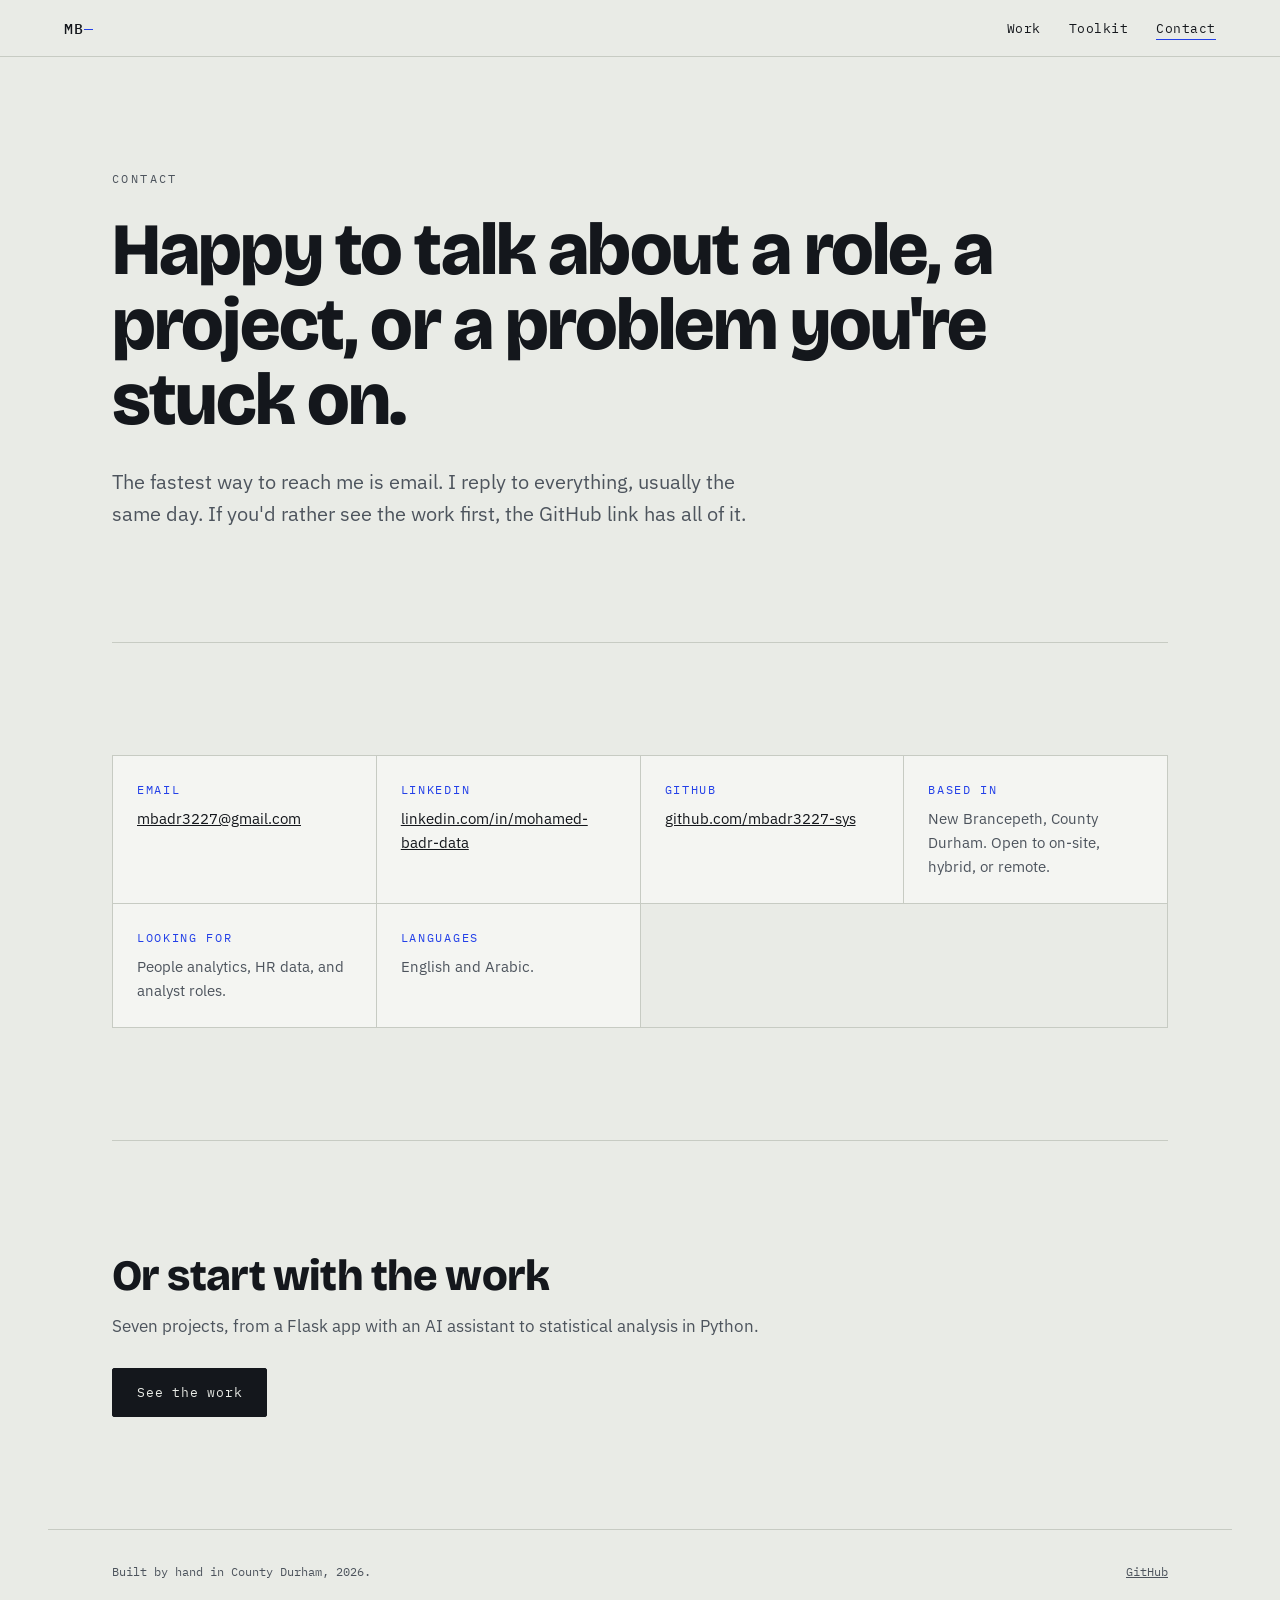
==== contact.html @ cf0f2df6 "Build personal portfolio site with project filter" ====
<!DOCTYPE html>
<html lang="en">
<head>
<meta charset="UTF-8">
<meta name="viewport" content="width=device-width, initial-scale=1.0">
<title>Contact — Mohamed Abdelrahman</title>
<meta name="description" content="Get in touch with Mohamed Abdelrahman — HR professional moving into people analytics, based in County Durham.">
<link rel="preconnect" href="https://fonts.googleapis.com">
<link rel="preconnect" href="https://fonts.gstatic.com" crossorigin>
<link href="https://fonts.googleapis.com/css2?family=Bricolage+Grotesque:opsz,wght@12..96,400;12..96,600;12..96,800&family=IBM+Plex+Mono:wght@400;500&family=IBM+Plex+Sans:wght@400;500&display=swap" rel="stylesheet">
<link rel="stylesheet" href="styles.css">
</head>
<body>

<a class="skip" href="#main">Skip to content</a>

<nav class="topbar">
  <a class="mark" href="index.html">MB<span>—</span></a>
  <button class="menu-toggle" id="menuToggle" aria-expanded="false" aria-controls="navLinks">Menu</button>
  <ul class="nav-links" id="navLinks">
    <li><a href="index.html#work">Work</a></li>
    <li><a href="index.html#toolkit">Toolkit</a></li>
    <li><a href="contact.html" aria-current="page">Contact</a></li>
  </ul>
</nav>

<main id="main">

  <section class="intro">
    <p class="eyebrow">Contact</p>
    <h1>Happy to talk about a role, a project, or a problem you're stuck on.</h1>
        <p class="lede">
      The fastest way to reach me is email. I reply to everything, usually the same day.
      If you'd rather see the work first, the GitHub link has all of it.
    </p>
  </section>

  <section class="contact">
       <dl class="kit">
      <div class="kit-item">
        <dt>Email</dt>
        <dd><a href="mailto:mbadr3227@gmail.com">mbadr3227@gmail.com</a></dd>
      </div>
      <div class="kit-item">
        <dt>LinkedIn</dt>
        <dd><a href="https://www.linkedin.com/in/mohamed-badr-data">linkedin.com/in/mohamed-badr-data</a></dd>
      </div>
      <div class="kit-item">
        <dt>GitHub</dt>
        <dd><a href="https://github.com/mbadr3227-sys">github.com/mbadr3227-sys</a></dd>
      </div>
      <div class="kit-item">
        <dt>Based in</dt>
        <dd>New Brancepeth, County Durham. Open to on-site, hybrid, or remote.</dd>
      </div>
      <div class="kit-item">
        <dt>Looking for</dt>
        <dd>People analytics, HR data, and analyst roles.</dd>
      </div>
      <div class="kit-item">
        <dt>Languages</dt>
        <dd>English and Arabic.</dd>
      </div>
    </dl>
  </section>

  <section class="closer">
        <h2>Or start with the work</h2>
    <p>Seven projects, from a Flask app with an AI assistant to statistical analysis in Python.</p>
    <a class="btn" href="index.html#work">See the work</a>
  </section>

</main>

<footer class="foot">
    <p>Built by hand in County Durham, 2026.</p>
  <p><a href="https://github.com/mbadr3227-sys">GitHub</a></p>
</footer>

<script src="script.js"></script>
</body>
</html>
---- styles.css ----
/* ---------- tokens ---------- */
:root {
  --ink: #14171c;
  --ink-soft: #4d545d;
  --paper: #e9ebe6;
  --card: #f4f5f2;
  --rule: #c7cbc3;
  --signal: #2340e8;
  --ochre: #b5822a;

  --display: "Bricolage Grotesque", "Trebuchet MS", sans-serif;
  --body: "IBM Plex Sans", system-ui, sans-serif;
  --mono: "IBM Plex Mono", ui-monospace, monospace;

  --wrap: 74rem;
  --gutter: clamp(1.25rem, 5vw, 4rem);
}

/* ---------- reset ---------- */
*, *::before, *::after { box-sizing: border-box; }
html { scroll-behavior: smooth; }
body {
  margin: 0;
  background: var(--paper);
  color: var(--ink);
  font-family: var(--body);
  font-size: clamp(1rem, 0.96rem + 0.2vw, 1.0625rem);
  line-height: 1.6;
  -webkit-font-smoothing: antialiased;
}
img { max-width: 100%; display: block; }
a { color: inherit; }

:focus-visible {
  outline: 2px solid var(--signal);
  outline-offset: 3px;
}

.skip {
  position: absolute;
  left: -9999px;
}
.skip:focus {
  left: var(--gutter);
  top: 0.75rem;
  z-index: 50;
  background: var(--ink);
  color: var(--paper);
  padding: 0.5rem 0.9rem;
  text-decoration: none;
}

/* ---------- nav ---------- */
.topbar {
position: relative;
  z-index: 40;
  display: flex;
  align-items: center;
  justify-content: space-between;
  gap: 1rem;
  padding: 1rem var(--gutter);
  background: var(--paper);
  border-bottom: 1px solid var(--rule);
}

.mark {
  font-family: var(--mono);
  font-weight: 500;
  letter-spacing: 0.08em;
  text-decoration: none;
  font-size: 0.95rem;
}
.mark span { color: var(--signal); }

.nav-links {
  display: flex;
  gap: 1.75rem;
  list-style: none;
  margin: 0;
  padding: 0;
  font-family: var(--mono);
  font-size: 0.82rem;
  letter-spacing: 0.04em;
}
.nav-links a {
  text-decoration: none;
  padding-bottom: 2px;
  border-bottom: 1px solid transparent;
}
.nav-links a:hover,
.nav-links a[aria-current="page"] { border-bottom-color: var(--signal); }

.menu-toggle {
  display: none;
  font-family: var(--mono);
  font-size: 0.82rem;
  letter-spacing: 0.04em;
  background: none;
  border: 1px solid var(--rule);
  border-radius: 2px;
  padding: 0.35rem 0.7rem;
  color: inherit;
  cursor: pointer;
}

/* ---------- side rail ---------- */
.rail {
  display: none;
  position: fixed;
  left: 1.4rem;
  top: 50%;
  transform: translateY(-50%);
  z-index: 30;
  flex-direction: column;
  gap: 1.6rem;
}
.rail-item {
  font-family: var(--mono);
  font-size: 0.7rem;
  letter-spacing: 0.22em;
  text-transform: uppercase;
  color: var(--ink-soft);
  writing-mode: vertical-rl;
  opacity: 0.45;
  transition: opacity 0.25s ease, color 0.25s ease;
}
.rail-item.is-live {
  opacity: 1;
  color: var(--signal);
}

@media (min-width: 1180px) {
  .rail { display: flex; }
}

/* ---------- layout ---------- */
main {
  max-width: var(--wrap);
  margin: 0 auto;
  padding: 0 var(--gutter);
}

section {
  padding-block: clamp(3.5rem, 9vw, 7rem);
  border-bottom: 1px solid var(--rule);
}
section:last-of-type { border-bottom: 0; }

/* ---------- intro ---------- */
.eyebrow {
  font-family: var(--mono);
  font-size: 0.75rem;
  letter-spacing: 0.2em;
  text-transform: uppercase;
  color: var(--ink-soft);
  margin: 0 0 1.5rem;
}

.intro h1 {
  font-family: var(--display);
  font-weight: 800;
  font-size: clamp(2.2rem, 1.1rem + 5vw, 4.6rem);
  line-height: 1.02;
  letter-spacing: -0.025em;
  margin: 0 0 1.75rem;
  max-width: 20ch;
}
.intro h1 em {
  font-style: normal;
  color: var(--signal);
}

.lede {
  max-width: 56ch;
  font-size: clamp(1.05rem, 1rem + 0.35vw, 1.25rem);
  color: var(--ink-soft);
  margin: 0;
}

.intro-actions {
  display: flex;
  flex-wrap: wrap;
  gap: 0.9rem;
  margin-top: 2.25rem;
}

.btn {
  display: inline-block;
  font-family: var(--mono);
  font-size: 0.82rem;
  letter-spacing: 0.06em;
  text-decoration: none;
  padding: 0.8rem 1.5rem;
  background: var(--ink);
  color: var(--paper);
  border: 1px solid var(--ink);
  border-radius: 2px;
  transition: background 0.2s ease, color 0.2s ease;
}
.btn:hover { background: var(--signal); border-color: var(--signal); }

.btn-quiet {
  background: transparent;
  color: var(--ink);
  border-color: var(--rule);
}
.btn-quiet:hover { background: var(--ink); color: var(--paper); border-color: var(--ink); }

/* ---------- section headers ---------- */
.sec-head { margin-bottom: 2.25rem; }
.sec-head h2 {
  font-family: var(--display);
  font-weight: 600;
  font-size: clamp(1.5rem, 1.2rem + 1.4vw, 2.2rem);
  letter-spacing: -0.015em;
  margin: 0 0 0.4rem;
}
.sec-note {
  margin: 0;
  color: var(--ink-soft);
  font-size: 0.95rem;
}

/* ---------- filters ---------- */
.filters {
  display: flex;
  flex-wrap: wrap;
  align-items: center;
  gap: 0.5rem;
  padding-bottom: 1.1rem;
  border-bottom: 1px solid var(--rule);
}

.chip {
  font-family: var(--mono);
  font-size: 0.78rem;
  letter-spacing: 0.05em;
  padding: 0.42rem 0.95rem;
  background: transparent;
  color: var(--ink-soft);
  border: 1px solid var(--rule);
  border-radius: 2px;
  cursor: pointer;
  transition: background 0.18s ease, color 0.18s ease, border-color 0.18s ease;
}
.chip:hover { border-color: var(--ink); color: var(--ink); }
.chip.is-on {
  background: var(--ink);
  border-color: var(--ink);
  color: var(--paper);
}

.count {
  margin: 0 0 0 auto;
  font-family: var(--mono);
  font-size: 0.75rem;
  letter-spacing: 0.08em;
  color: var(--ink-soft);
}

/* ---------- project table ---------- */
.table {
  list-style: none;
  margin: 0;
  padding: 0;
  counter-reset: proj;
}

.row {
  display: grid;
  grid-template-columns: minmax(0, 1fr) 13rem 5.5rem;
  gap: 1.5rem;
  align-items: start;
  padding: 1.9rem 0;
  border-bottom: 1px solid var(--rule);
}
.row.is-out { display: none; }

.row-name h3 {
  font-family: var(--display);
  font-weight: 600;
  font-size: 1.35rem;
  letter-spacing: -0.01em;
  margin: 0 0 0.45rem;
}
.row-name h3::before {
  counter-increment: proj;
  content: counter(proj, decimal-leading-zero);
  font-family: var(--mono);
  font-size: 0.7rem;
  font-weight: 400;
  letter-spacing: 0.1em;
  color: var(--ochre);
  margin-right: 0.85rem;
  vertical-align: 0.35em;
}
.row-name p {
  margin: 0;
  max-width: 52ch;
  color: var(--ink-soft);
  font-size: 0.95rem;
}

.row-stack {
  margin: 0.35rem 0 0;
  font-family: var(--mono);
  font-size: 0.76rem;
  line-height: 1.7;
  color: var(--ink-soft);
}

.row-tag {
  margin: 0.35rem 0 0;
  justify-self: end;
  font-family: var(--mono);
  font-size: 0.7rem;
  letter-spacing: 0.12em;
  text-transform: uppercase;
  padding: 0.25rem 0.6rem;
  border: 1px solid var(--rule);
  border-radius: 2px;
  color: var(--ink-soft);
  white-space: nowrap;
}

.empty {
  margin: 2rem 0 0;
  font-family: var(--mono);
  font-size: 0.85rem;
  color: var(--ink-soft);
}

/* ---------- toolkit / contact list ---------- */
.kit {
  display: grid;
  grid-template-columns: repeat(auto-fit, minmax(15rem, 1fr));
  gap: 1px;
  margin: 0;
  border: 1px solid var(--rule);
}
.kit-item {
  background: var(--card);
  padding: 1.5rem;
  box-shadow: 0 0 0 1px var(--rule);
}
.kit-item dt {
  font-family: var(--mono);
  font-size: 0.75rem;
  letter-spacing: 0.14em;
  text-transform: uppercase;
  color: var(--signal);
  margin-bottom: 0.5rem;
}
.kit-item dd {
  margin: 0;
  font-size: 0.94rem;
  color: var(--ink-soft);
}
.kit-item dd a { color: var(--ink); }

/* ---------- closer ---------- */
.closer h2 {
  font-family: var(--display);
  font-weight: 800;
  font-size: clamp(1.6rem, 1.1rem + 2.2vw, 2.7rem);
  line-height: 1.1;
  letter-spacing: -0.02em;
  margin: 0 0 0.75rem;
  max-width: 22ch;
}
.closer p {
  margin: 0 0 1.75rem;
  color: var(--ink-soft);
}

/* ---------- footer ---------- */
.foot {
  display: flex;
  flex-wrap: wrap;
  justify-content: space-between;
  gap: 0.75rem;
  max-width: var(--wrap);
  margin: 0 auto;
  padding: 2rem var(--gutter) 3rem;
  border-top: 1px solid var(--rule);
  font-family: var(--mono);
  font-size: 0.78rem;
  color: var(--ink-soft);
}
.foot p { margin: 0; }

/* ---------- responsive ---------- */
@media (max-width: 46rem) {
  .menu-toggle { display: block; }

  .nav-links {
    display: none;
    position: absolute;
    top: 100%;
    left: 0;
    right: 0;
    flex-direction: column;
    gap: 0;
    background: var(--paper);
    border-bottom: 1px solid var(--rule);
    padding: 0.5rem var(--gutter) 1rem;
  }
  .nav-links.is-open { display: flex; }
  .nav-links li { padding: 0.55rem 0; }

  .row {
    grid-template-columns: 1fr;
    gap: 0.75rem;
  }
  .row-tag { justify-self: start; }

  .count { margin-left: 0; width: 100%; }
}

@media (prefers-reduced-motion: reduce) {
  html { scroll-behavior: auto; }
  *, *::before, *::after {
    animation-duration: 0.01ms !important;
    transition-duration: 0.01ms !important;
  }
}
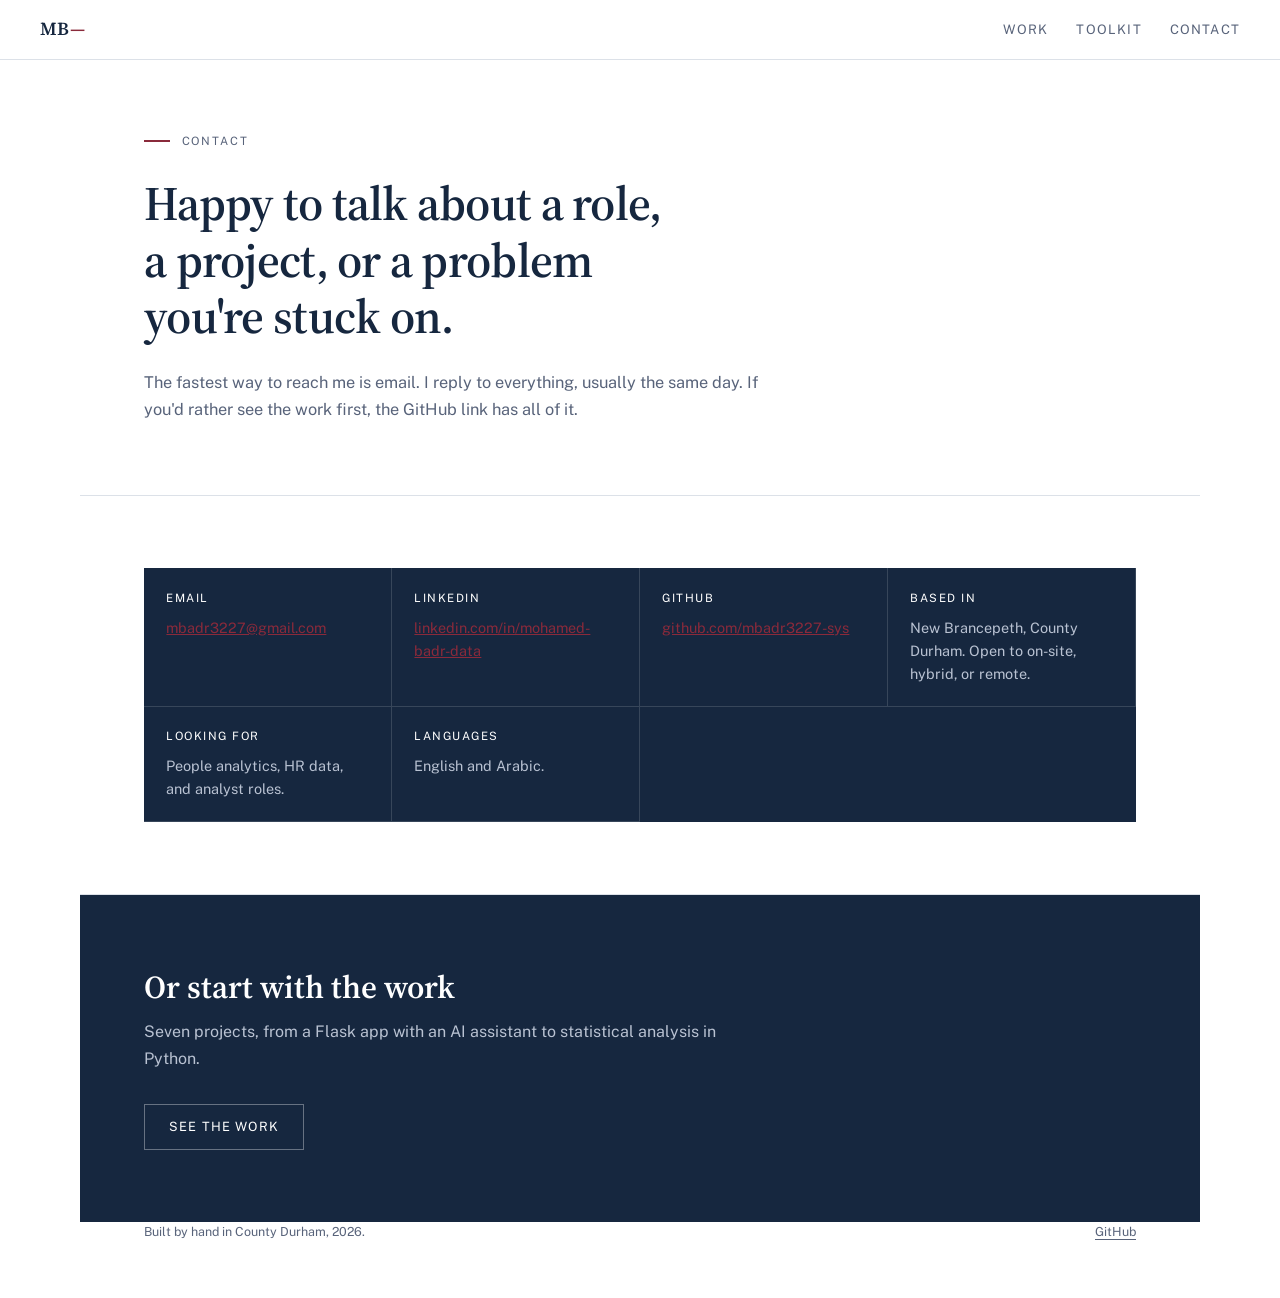
==== commit a0700011: "Redesign: formal type, navy accents, repo links under titles" ====
--- a/contact.html
+++ b/contact.html
@@ -7,7 +7,7 @@
 <meta name="description" content="Get in touch with Mohamed Abdelrahman — HR professional moving into people analytics, based in County Durham.">
 <link rel="preconnect" href="https://fonts.googleapis.com">
 <link rel="preconnect" href="https://fonts.gstatic.com" crossorigin>
-<link href="https://fonts.googleapis.com/css2?family=Bricolage+Grotesque:opsz,wght@12..96,400;12..96,600;12..96,800&family=IBM+Plex+Mono:wght@400;500&family=IBM+Plex+Sans:wght@400;500&display=swap" rel="stylesheet">
+<link href="https://fonts.googleapis.com/css2?family=Public+Sans:ital,wght@0,400;0,500;0,600;1,400&family=Source+Serif+4:ital,opsz,wght@0,8..60,400;0,8..60,600;1,8..60,400&display=swap" rel="stylesheet">
 <link rel="stylesheet" href="styles.css">
 </head>
 <body>
--- a/styles.css
+++ b/styles.css
@@ -1,19 +1,18 @@
 /* ---------- tokens ---------- */
 :root {
-  --ink: #14171c;
-  --ink-soft: #4d545d;
-  --paper: #e9ebe6;
-  --card: #f4f5f2;
-  --rule: #c7cbc3;
-  --signal: #2340e8;
-  --ochre: #b5822a;
-
-  --display: "Bricolage Grotesque", "Trebuchet MS", sans-serif;
-  --body: "IBM Plex Sans", system-ui, sans-serif;
-  --mono: "IBM Plex Mono", ui-monospace, monospace;
-
-  --wrap: 74rem;
-  --gutter: clamp(1.25rem, 5vw, 4rem);
+  --navy: #16273f;
+  --slate: #58637a;
+  --paper: #ffffff;
+  --field: #edeff2;
+  --tint: #f5f7fa;
+  --rule: #dce1e8;
+  --burgundy: #8a2a3b;
+
+  --display: "Source Serif 4", Georgia, "Times New Roman", serif;
+  --body: "Public Sans", system-ui, -apple-system, sans-serif;
+
+  --sheet: 70rem;
+  --pad: clamp(1.5rem, 5vw, 4.5rem);
 }
 
 /* ---------- reset ---------- */
@@ -22,55 +21,66 @@
 body {
   margin: 0;
   background: var(--paper);
-  color: var(--ink);
+  color: var(--navy);
   font-family: var(--body);
-  font-size: clamp(1rem, 0.96rem + 0.2vw, 1.0625rem);
-  line-height: 1.6;
+  font-size: 1rem;
+  line-height: 1.65;
   -webkit-font-smoothing: antialiased;
 }
 img { max-width: 100%; display: block; }
 a { color: inherit; }
 
 :focus-visible {
-  outline: 2px solid var(--signal);
+  outline: 2px solid var(--burgundy);
   outline-offset: 3px;
 }
 
-.skip {
-  position: absolute;
-  left: -9999px;
-}
+.skip { position: absolute; left: -9999px; }
 .skip:focus {
-  left: var(--gutter);
-  top: 0.75rem;
+  left: 1rem;
+  top: 1rem;
   z-index: 50;
-  background: var(--ink);
+  background: var(--navy);
   color: var(--paper);
-  padding: 0.5rem 0.9rem;
+  padding: 0.6rem 1rem;
   text-decoration: none;
 }
 
-/* ---------- nav ---------- */
+/* ---------- top bar ---------- */
 .topbar {
-position: relative;
-  z-index: 40;
+  position: sticky;
+  top: 0;
+  z-index: 30;
   display: flex;
   align-items: center;
   justify-content: space-between;
   gap: 1rem;
-  padding: 1rem var(--gutter);
+  padding: 0.9rem clamp(1rem, 4vw, 2.5rem);
   background: var(--paper);
   border-bottom: 1px solid var(--rule);
 }
 
 .mark {
-  font-family: var(--mono);
-  font-weight: 500;
-  letter-spacing: 0.08em;
+  font-family: var(--display);
+  font-weight: 600;
+  font-size: 1.15rem;
+  letter-spacing: 0.02em;
   text-decoration: none;
-  font-size: 0.95rem;
-}
-.mark span { color: var(--signal); }
+}
+.mark span { color: var(--burgundy); }
+
+.menu-toggle {
+  display: none;
+  font-family: var(--body);
+  font-size: 0.78rem;
+  letter-spacing: 0.09em;
+  text-transform: uppercase;
+  color: var(--navy);
+  background: none;
+  border: 1px solid var(--rule);
+  padding: 0.35rem 0.8rem;
+  cursor: pointer;
+}
 
 .nav-links {
   display: flex;
@@ -78,148 +88,127 @@
   list-style: none;
   margin: 0;
   padding: 0;
-  font-family: var(--mono);
+}
+.nav-links a {
   font-size: 0.82rem;
-  letter-spacing: 0.04em;
-}
-.nav-links a {
+  letter-spacing: 0.09em;
+  text-transform: uppercase;
   text-decoration: none;
+  color: var(--slate);
   padding-bottom: 2px;
   border-bottom: 1px solid transparent;
 }
-.nav-links a:hover,
-.nav-links a[aria-current="page"] { border-bottom-color: var(--signal); }
-
-.menu-toggle {
-  display: none;
-  font-family: var(--mono);
-  font-size: 0.82rem;
-  letter-spacing: 0.04em;
-  background: none;
-  border: 1px solid var(--rule);
-  border-radius: 2px;
-  padding: 0.35rem 0.7rem;
-  color: inherit;
-  cursor: pointer;
+.nav-links a:hover {
+  color: var(--navy);
+  border-bottom-color: var(--burgundy);
 }
 
 /* ---------- side rail ---------- */
 .rail {
-  display: none;
   position: fixed;
-  left: 1.4rem;
+  left: 1.25rem;
   top: 50%;
   transform: translateY(-50%);
-  z-index: 30;
+  display: none;
   flex-direction: column;
-  gap: 1.6rem;
+  gap: 0.9rem;
+  z-index: 20;
 }
 .rail-item {
-  font-family: var(--mono);
-  font-size: 0.7rem;
-  letter-spacing: 0.22em;
-  text-transform: uppercase;
-  color: var(--ink-soft);
-  writing-mode: vertical-rl;
-  opacity: 0.45;
-  transition: opacity 0.25s ease, color 0.25s ease;
-}
-.rail-item.is-live {
-  opacity: 1;
-  color: var(--signal);
-}
-
-@media (min-width: 1180px) {
-  .rail { display: flex; }
-}
-
-/* ---------- layout ---------- */
-main {
-  max-width: var(--wrap);
+  font-size: 0.66rem;
+  letter-spacing: 0.14em;
+  text-transform: uppercase;
+  color: var(--slate);
+  opacity: 0.5;
+  transition: opacity 0.2s ease, color 0.2s ease;
+}
+.rail-item.is-live { opacity: 1; color: var(--burgundy); }
+@media (min-width: 1500px) { .rail { display: flex; } }
+
+/* ---------- the sheet ---------- */
+#main {
+  max-width: var(--sheet);
   margin: 0 auto;
-  padding: 0 var(--gutter);
-}
-
-section {
-  padding-block: clamp(3.5rem, 9vw, 7rem);
+}
+#main > section {
+  padding: clamp(2.5rem, 6vw, 4.5rem) var(--pad);
   border-bottom: 1px solid var(--rule);
 }
-section:last-of-type { border-bottom: 0; }
+#main > section:last-child { border-bottom: 0; }
 
 /* ---------- intro ---------- */
 .eyebrow {
-  font-family: var(--mono);
-  font-size: 0.75rem;
-  letter-spacing: 0.2em;
-  text-transform: uppercase;
-  color: var(--ink-soft);
   margin: 0 0 1.5rem;
+  font-size: 0.72rem;
+  letter-spacing: 0.16em;
+  text-transform: uppercase;
+  color: var(--slate);
+}
+.eyebrow::before {
+  content: "";
+  display: inline-block;
+  width: 1.6rem;
+  height: 2px;
+  background: var(--burgundy);
+  vertical-align: 0.25em;
+  margin-right: 0.75rem;
 }
 
 .intro h1 {
   font-family: var(--display);
-  font-weight: 800;
-  font-size: clamp(2.2rem, 1.1rem + 5vw, 4.6rem);
-  line-height: 1.02;
-  letter-spacing: -0.025em;
-  margin: 0 0 1.75rem;
-  max-width: 20ch;
-}
-.intro h1 em {
-  font-style: normal;
-  color: var(--signal);
-}
+  font-weight: 600;
+  font-size: clamp(1.9rem, 1.2rem + 2.4vw, 3rem);
+  line-height: 1.18;
+  letter-spacing: -0.015em;
+  margin: 0 0 1.5rem;
+  max-width: 22ch;
+}
+.intro h1 em { font-style: italic; color: var(--burgundy); }
 
 .lede {
-  max-width: 56ch;
-  font-size: clamp(1.05rem, 1rem + 0.35vw, 1.25rem);
-  color: var(--ink-soft);
   margin: 0;
+  max-width: 62ch;
+  color: var(--slate);
+  font-size: 1.02rem;
 }
 
 .intro-actions {
   display: flex;
   flex-wrap: wrap;
-  gap: 0.9rem;
+  gap: 0.75rem;
   margin-top: 2.25rem;
 }
 
 .btn {
   display: inline-block;
-  font-family: var(--mono);
-  font-size: 0.82rem;
-  letter-spacing: 0.06em;
+  padding: 0.7rem 1.5rem;
+  font-size: 0.8rem;
+  letter-spacing: 0.09em;
+  text-transform: uppercase;
   text-decoration: none;
-  padding: 0.8rem 1.5rem;
-  background: var(--ink);
+  background: var(--navy);
   color: var(--paper);
-  border: 1px solid var(--ink);
-  border-radius: 2px;
-  transition: background 0.2s ease, color 0.2s ease;
-}
-.btn:hover { background: var(--signal); border-color: var(--signal); }
-
+  border: 1px solid var(--navy);
+  transition: background-color 0.15s ease, border-color 0.15s ease;
+}
+.btn:hover { background: var(--burgundy); border-color: var(--burgundy); }
 .btn-quiet {
   background: transparent;
-  color: var(--ink);
+  color: var(--navy);
   border-color: var(--rule);
 }
-.btn-quiet:hover { background: var(--ink); color: var(--paper); border-color: var(--ink); }
-
-/* ---------- section headers ---------- */
-.sec-head { margin-bottom: 2.25rem; }
+.btn-quiet:hover { background: var(--tint); color: var(--navy); border-color: var(--navy); }
+
+/* ---------- section headings ---------- */
+.sec-head { margin-bottom: 2rem; }
 .sec-head h2 {
   font-family: var(--display);
   font-weight: 600;
-  font-size: clamp(1.5rem, 1.2rem + 1.4vw, 2.2rem);
-  letter-spacing: -0.015em;
+  font-size: 1.55rem;
+  letter-spacing: -0.01em;
   margin: 0 0 0.4rem;
 }
-.sec-note {
-  margin: 0;
-  color: var(--ink-soft);
-  font-size: 0.95rem;
-}
+.sec-note { margin: 0; color: var(--slate); font-size: 0.92rem; }
 
 /* ---------- filters ---------- */
 .filters {
@@ -228,199 +217,222 @@
   align-items: center;
   gap: 0.5rem;
   padding-bottom: 1.1rem;
-  border-bottom: 1px solid var(--rule);
-}
-
+  border-bottom: 2px solid var(--navy);
+}
 .chip {
-  font-family: var(--mono);
-  font-size: 0.78rem;
-  letter-spacing: 0.05em;
-  padding: 0.42rem 0.95rem;
+  font-family: var(--body);
+  font-size: 0.74rem;
+  letter-spacing: 0.1em;
+  text-transform: uppercase;
+  color: var(--slate);
   background: transparent;
-  color: var(--ink-soft);
   border: 1px solid var(--rule);
-  border-radius: 2px;
+  padding: 0.4rem 0.9rem;
   cursor: pointer;
-  transition: background 0.18s ease, color 0.18s ease, border-color 0.18s ease;
-}
-.chip:hover { border-color: var(--ink); color: var(--ink); }
-.chip.is-on {
-  background: var(--ink);
-  border-color: var(--ink);
-  color: var(--paper);
-}
-
+  transition: color 0.15s ease, border-color 0.15s ease, background-color 0.15s ease;
+}
+.chip:hover { color: var(--navy); border-color: var(--slate); }
+.chip.is-on { background: var(--navy); border-color: var(--navy); color: var(--paper); }
 .count {
   margin: 0 0 0 auto;
-  font-family: var(--mono);
-  font-size: 0.75rem;
+  font-size: 0.74rem;
   letter-spacing: 0.08em;
-  color: var(--ink-soft);
-}
-
-/* ---------- project table ---------- */
-.table {
-  list-style: none;
-  margin: 0;
-  padding: 0;
-  counter-reset: proj;
-}
+  text-transform: uppercase;
+  color: var(--slate);
+}
+
+/* ---------- work list ---------- */
+.table { list-style: none; margin: 0; padding: 0; }
 
 .row {
+  position: relative;
   display: grid;
-  grid-template-columns: minmax(0, 1fr) 13rem 5.5rem;
+  grid-template-columns: minmax(0, 1fr) 12rem 5.5rem;
   gap: 1.5rem;
   align-items: start;
-  padding: 1.9rem 0;
+  padding: 1.6rem 1rem 1.6rem 1.1rem;
   border-bottom: 1px solid var(--rule);
+  transition: background-color 0.15s ease;
 }
 .row.is-out { display: none; }
+
+.row::before {
+  content: "";
+  position: absolute;
+  left: 0;
+  top: -1px;
+  bottom: -1px;
+  width: 2px;
+  background: var(--burgundy);
+  opacity: 0;
+  transition: opacity 0.15s ease;
+}
+.row:has(.row-repo):hover { background: var(--tint); }
+.row:has(.row-repo):hover::before { opacity: 1; }
 
 .row-name h3 {
   font-family: var(--display);
   font-weight: 600;
-  font-size: 1.35rem;
-  letter-spacing: -0.01em;
-  margin: 0 0 0.45rem;
-}
-.row-name h3::before {
-  counter-increment: proj;
-  content: counter(proj, decimal-leading-zero);
-  font-family: var(--mono);
-  font-size: 0.7rem;
-  font-weight: 400;
-  letter-spacing: 0.1em;
-  color: var(--ochre);
-  margin-right: 0.85rem;
-  vertical-align: 0.35em;
-}
+  font-size: 1.2rem;
+  letter-spacing: -0.005em;
+  margin: 0 0 0.15rem;
+}
+
+.row-repo {
+  margin: 0 0 0.5rem;
+  font-size: 0.74rem;
+  color: var(--slate);
+  transition: color 0.15s ease;
+}
+.row-repo a { text-decoration: none; }
+.row-repo a::after {
+  content: "";
+  position: absolute;
+  inset: 0;
+}
+.row-repo::after {
+  content: "\2197";
+  margin-left: 0.4rem;
+  opacity: 0;
+  transition: opacity 0.15s ease;
+}
+.row:hover .row-repo { color: var(--burgundy); }
+.row:hover .row-repo::after { opacity: 1; }
+
 .row-name p {
   margin: 0;
-  max-width: 52ch;
-  color: var(--ink-soft);
-  font-size: 0.95rem;
+  max-width: 56ch;
+  color: var(--slate);
+  font-size: 0.93rem;
 }
 
 .row-stack {
-  margin: 0.35rem 0 0;
-  font-family: var(--mono);
+  margin: 0.2rem 0 0;
   font-size: 0.76rem;
-  line-height: 1.7;
-  color: var(--ink-soft);
+  line-height: 1.65;
+  color: var(--slate);
 }
 
 .row-tag {
-  margin: 0.35rem 0 0;
+  margin: 0.2rem 0 0;
   justify-self: end;
-  font-family: var(--mono);
-  font-size: 0.7rem;
+  font-size: 0.66rem;
   letter-spacing: 0.12em;
   text-transform: uppercase;
-  padding: 0.25rem 0.6rem;
+  color: var(--slate);
   border: 1px solid var(--rule);
-  border-radius: 2px;
-  color: var(--ink-soft);
+  padding: 0.2rem 0.55rem;
   white-space: nowrap;
 }
 
-.empty {
-  margin: 2rem 0 0;
-  font-family: var(--mono);
-  font-size: 0.85rem;
-  color: var(--ink-soft);
-}
-
-/* ---------- toolkit / contact list ---------- */
+.row-links {
+  grid-column: 1 / -1;
+  margin: 0.6rem 0 0;
+  font-size: 0.82rem;
+}
+.row-links a {
+  position: relative;
+  z-index: 1;
+  color: var(--burgundy);
+  text-underline-offset: 0.25em;
+}
+
+.empty { margin: 2rem 0 0; color: var(--slate); font-size: 0.92rem; }
+
+/* ---------- toolkit ---------- */
 .kit {
   display: grid;
   grid-template-columns: repeat(auto-fit, minmax(15rem, 1fr));
-  gap: 1px;
   margin: 0;
-  border: 1px solid var(--rule);
+  background: var(--navy);
 }
 .kit-item {
-  background: var(--card);
-  padding: 1.5rem;
-  box-shadow: 0 0 0 1px var(--rule);
+  padding: 1.3rem 1.4rem;
+  border-right: 1px solid rgba(255, 255, 255, 0.14);
+  border-bottom: 1px solid rgba(255, 255, 255, 0.14);
 }
 .kit-item dt {
-  font-family: var(--mono);
-  font-size: 0.75rem;
-  letter-spacing: 0.14em;
-  text-transform: uppercase;
-  color: var(--signal);
+  font-size: 0.72rem;
+  letter-spacing: 0.13em;
+  text-transform: uppercase;
+  color: var(--paper);
   margin-bottom: 0.5rem;
 }
-.kit-item dd {
-  margin: 0;
-  font-size: 0.94rem;
-  color: var(--ink-soft);
-}
-.kit-item dd a { color: var(--ink); }
+.kit-item dd { margin: 0; color: #b9c2d2; font-size: 0.9rem; line-height: 1.6; }
 
 /* ---------- closer ---------- */
+.closer {
+  background: var(--navy);
+  color: var(--paper);
+}
+.closer p { color: #b9c2d2; }
+.closer .btn {
+  background: transparent;
+  color: var(--paper);
+  border-color: rgba(255, 255, 255, 0.35);
+}
+.closer .btn:hover {
+  background: var(--paper);
+  color: var(--navy);
+  border-color: var(--paper);
+}
 .closer h2 {
   font-family: var(--display);
-  font-weight: 800;
-  font-size: clamp(1.6rem, 1.1rem + 2.2vw, 2.7rem);
-  line-height: 1.1;
-  letter-spacing: -0.02em;
+  font-weight: 600;
+  font-size: clamp(1.5rem, 1.1rem + 1.4vw, 2rem);
+  line-height: 1.25;
   margin: 0 0 0.75rem;
-  max-width: 22ch;
-}
-.closer p {
-  margin: 0 0 1.75rem;
-  color: var(--ink-soft);
-}
+  max-width: 20ch;
+}
+.closer p { margin: 0 0 2rem; max-width: 58ch; }
+
+/* ---------- contact page ---------- */
+.contact a { color: var(--burgundy); }
 
 /* ---------- footer ---------- */
 .foot {
+  max-width: var(--sheet);
+  margin: 0 auto;
+  padding: 0 var(--pad) clamp(2rem, 5vw, 3.5rem);
   display: flex;
   flex-wrap: wrap;
   justify-content: space-between;
   gap: 0.75rem;
-  max-width: var(--wrap);
-  margin: 0 auto;
-  padding: 2rem var(--gutter) 3rem;
-  border-top: 1px solid var(--rule);
-  font-family: var(--mono);
   font-size: 0.78rem;
-  color: var(--ink-soft);
+  color: var(--slate);
 }
 .foot p { margin: 0; }
+.foot a { color: var(--slate); text-underline-offset: 0.25em; }
+.foot a:hover { color: var(--burgundy); }
 
 /* ---------- responsive ---------- */
-@media (max-width: 46rem) {
+@media (max-width: 900px) {
+  .row { grid-template-columns: 1fr; gap: 0.6rem; }
+  .row-tag { justify-self: start; }
+  .row-stack { margin-top: 0.4rem; }
+}
+
+@media (max-width: 700px) {
+  .topbar { position: relative; }
   .menu-toggle { display: block; }
-
   .nav-links {
     display: none;
     position: absolute;
     top: 100%;
+    right: 0;
     left: 0;
-    right: 0;
     flex-direction: column;
     gap: 0;
     background: var(--paper);
     border-bottom: 1px solid var(--rule);
-    padding: 0.5rem var(--gutter) 1rem;
   }
   .nav-links.is-open { display: flex; }
-  .nav-links li { padding: 0.55rem 0; }
-
-  .row {
-    grid-template-columns: 1fr;
-    gap: 0.75rem;
-  }
-  .row-tag { justify-self: start; }
-
+  .nav-links li { border-top: 1px solid var(--rule); }
+  .nav-links a { display: block; padding: 0.9rem clamp(1rem, 4vw, 2.5rem); border-bottom: 0; }
   .count { margin-left: 0; width: 100%; }
 }
 
 @media (prefers-reduced-motion: reduce) {
   html { scroll-behavior: auto; }
-  *, *::before, *::after {
-    animation-duration: 0.01ms !important;
-    transition-duration: 0.01ms !important;
-  }
-}+  *, *::before, *::after { transition: none !important; }
+}
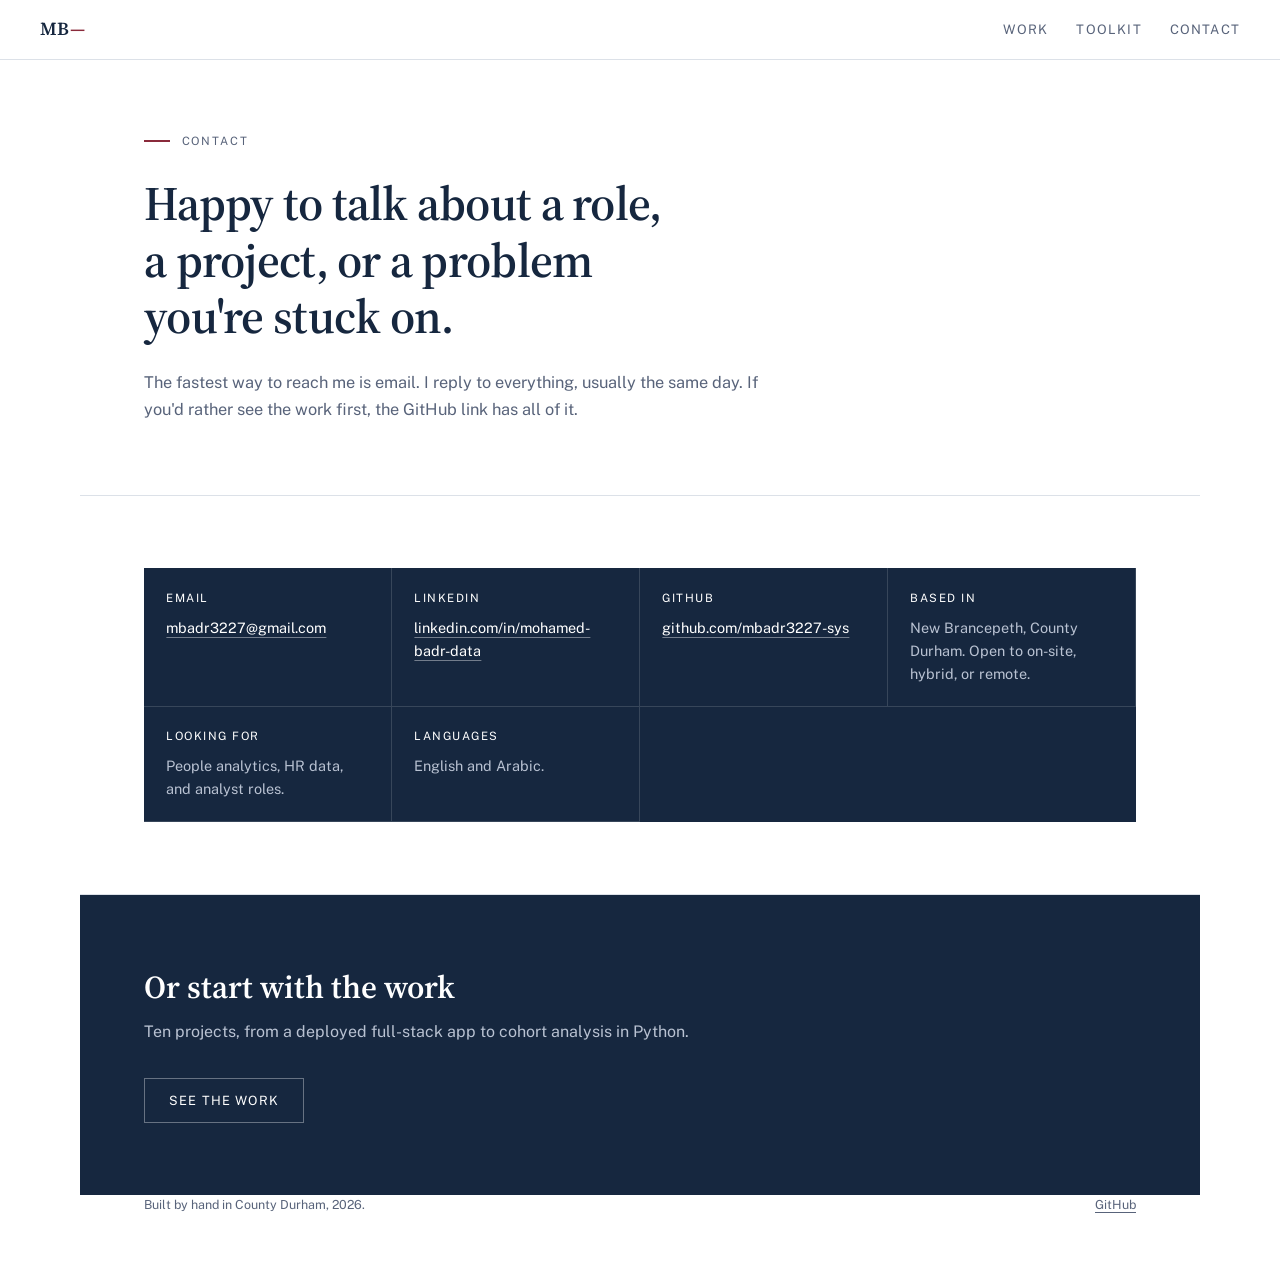
==== commit 92df5681: "Redesign: formal type, navy accents, repo links under titles" ====
--- a/contact.html
+++ b/contact.html
@@ -66,7 +66,7 @@
 
   <section class="closer">
         <h2>Or start with the work</h2>
-    <p>Seven projects, from a Flask app with an AI assistant to statistical analysis in Python.</p>
+    <p>Ten projects, from a deployed full-stack app to cohort analysis in Python.</p>
     <a class="btn" href="index.html#work">See the work</a>
   </section>
 
--- a/styles.css
+++ b/styles.css
@@ -387,7 +387,12 @@
 .closer p { margin: 0 0 2rem; max-width: 58ch; }
 
 /* ---------- contact page ---------- */
-.contact a { color: var(--burgundy); }
+.kit-item a {
+  color: var(--paper);
+  text-decoration-color: rgba(255, 255, 255, 0.4);
+  text-underline-offset: 0.25em;
+}
+.kit-item a:hover { text-decoration-color: var(--paper); }
 
 /* ---------- footer ---------- */
 .foot {
